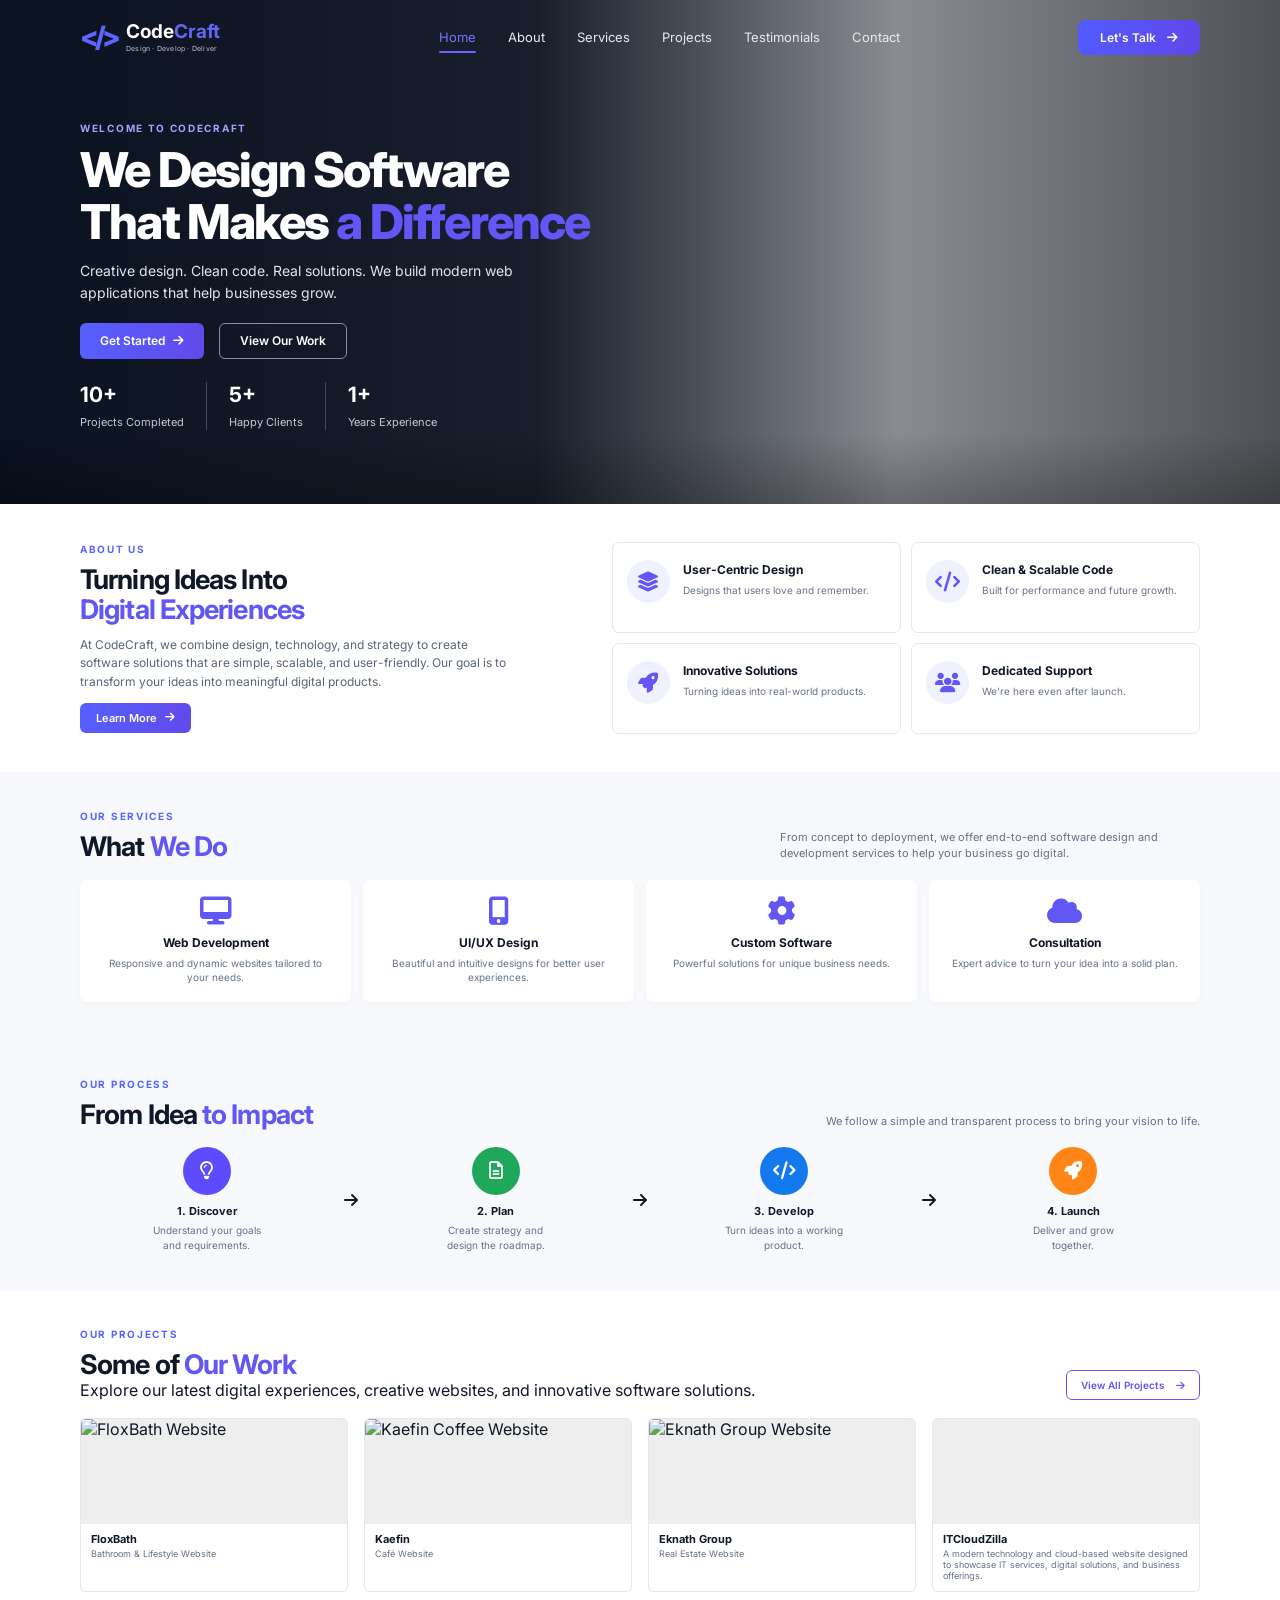
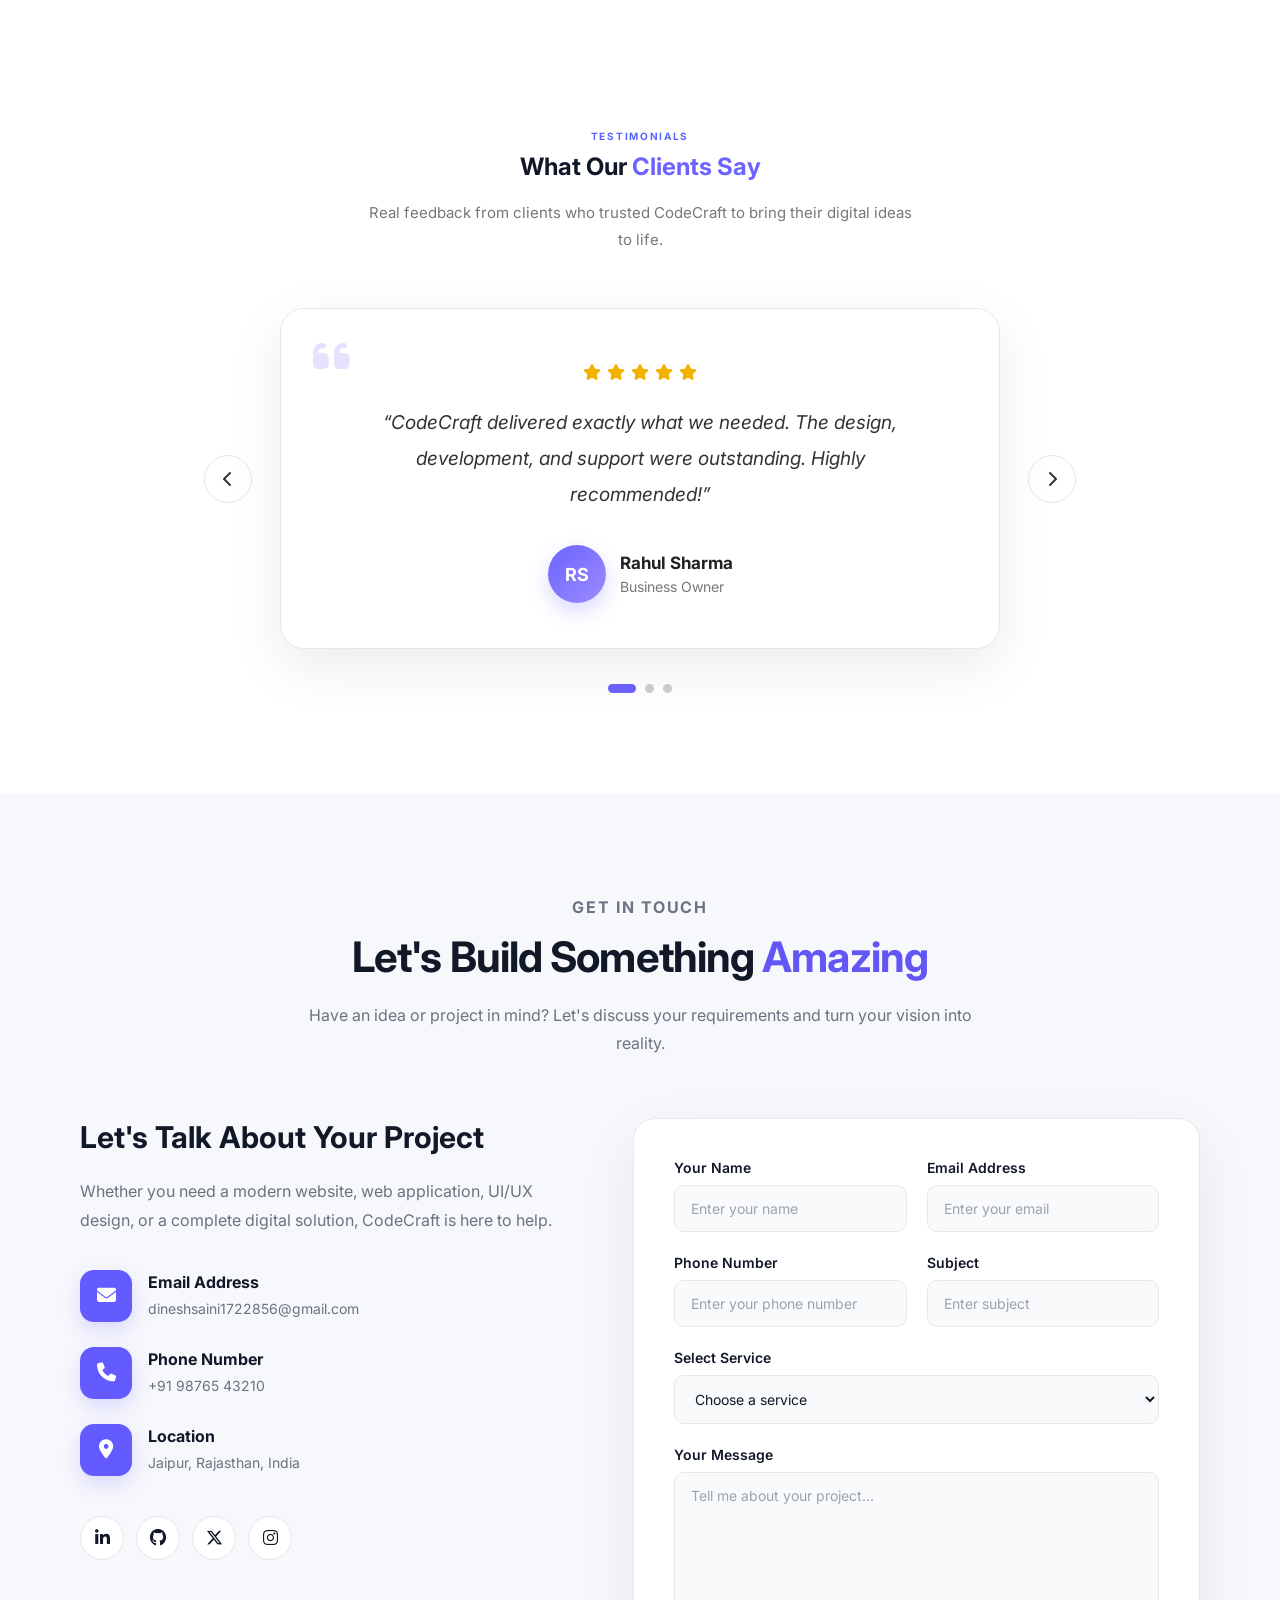
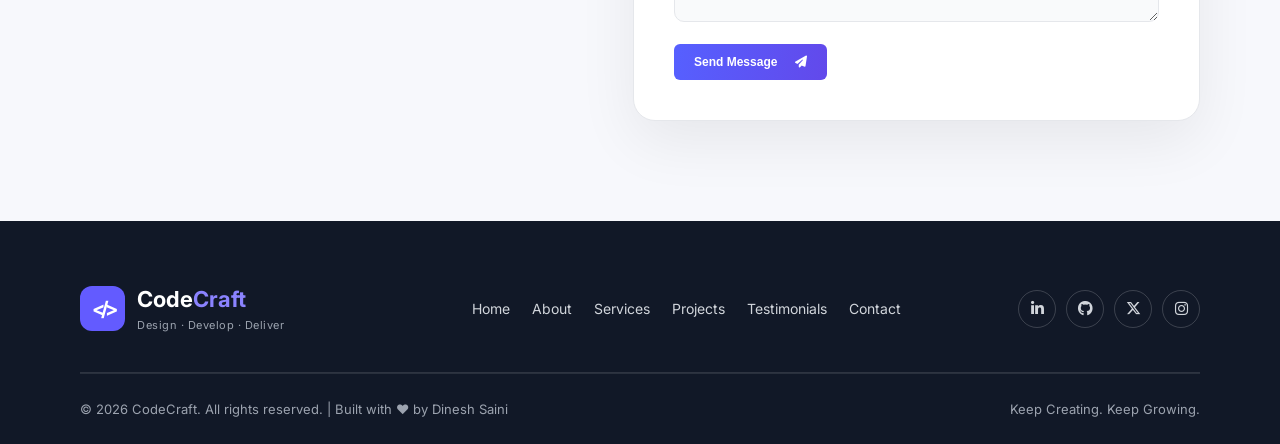
==== index.html @ a4bed416 "Updated CODECRAFT website" ====
<!DOCTYPE html>
<html lang="en">

<head>
    <meta charset="UTF-8">
    <meta name="viewport" content="width=device-width, initial-scale=1.0">
    <meta name="description" content="CodeCraft - Design, Develop, Deliver modern digital products.">
    <title>CodeCraft | Software Design & Development</title>

    <link rel="preconnect" href="https://fonts.googleapis.com">
    <link rel="preconnect" href="https://fonts.gstatic.com" crossorigin>
    <link href="https://fonts.googleapis.com/css2?family=Inter:wght@400;500;600;700;800&display=swap" rel="stylesheet">
    <link rel="stylesheet" href="https://cdnjs.cloudflare.com/ajax/libs/font-awesome/6.5.2/css/all.min.css">
    <link rel="stylesheet" href="style.css">
</head>

<body>
    <!-- ================= HEADER ================= -->
    <header class="header" id="header">
        <div class="container nav">
            <a href="#home" class="brand">
                <span class="brand-icon">&lt;/&gt;</span>
                <span>
                    <strong>Code<span>Craft</span></strong>
                    <small>Design · Develop · Deliver</small>
                </span>
            </a>

            <nav class="nav-links" id="navLinks">
                <a href="#home">Home</a>
                <a href="#about">About</a>
                <a href="#services">Services</a>
                <a href="#projects">Projects</a>
                <a href="#testimonials">Testimonials</a>
                <a href="#contact">Contact</a>
            </nav>

            <a href="#contact" class="nav-btn">Let's Talk <i class="fa-solid fa-arrow-right"></i></a>

            <button class="menu-btn" id="menuBtn" aria-label="Open menu">
                <i class="fa-solid fa-bars"></i>
            </button>
        </div>
    </header>

    <!-- ================= HERO ================= -->
    <main>
        <section class="hero" id="home">
            <div class="hero-overlay"></div>
            <div class="container hero-content">
                <div class="hero-copy reveal">
                    <p class="eyebrow">WELCOME TO CODECRAFT</p>

                    <h1>We Design Software<br>
                        That Makes <span>a Difference</span>
                    </h1>

                    <p class="hero-text">
                        Creative design. Clean code. Real solutions. We build modern
                        web applications that help businesses grow.
                    </p>

                    <div class="hero-actions">
                        <a href="#contact" class="btn primary">Get Started <i class="fa-solid fa-arrow-right"></i></a>
                        <a href="#projects" class="btn outline">View Our Work</a>
                    </div>

                    <div class="hero-stats">
                        <div>
                            <strong>10+</strong>
                            <span>Projects Completed</span>
                        </div>
                        <div>
                            <strong>5+</strong>
                            <span>Happy Clients</span>
                        </div>
                        <div>
                            <strong>1+</strong>
                            <span>Years Experience</span>
                        </div>
                    </div>
                </div>
            </div>
        </section>

        <!-- ================= ABOUT ================= -->
        <section class="section about" id="about">
            <div class="container about-grid">
                <div class="about-copy reveal">
                    <p class="eyebrow">ABOUT US</p>
                    <h2>Turning Ideas Into<br><span>Digital Experiences</span></h2>
                    <p>
                        At CodeCraft, we combine design, technology, and strategy to
                        create software solutions that are simple, scalable, and
                        user-friendly. Our goal is to transform your ideas into
                        meaningful digital products.
                    </p>
                    <a href="#services" class="small-btn">Learn More <i class="fa-solid fa-arrow-right"></i></a>
                </div>

                <div class="feature-grid">
                    <article class="feature-card reveal">
                        <div class="feature-icon"><i class="fa-solid fa-layer-group"></i></div>
                        <div>
                            <h3>User-Centric Design</h3>
                            <p>Designs that users love and remember.</p>
                        </div>
                    </article>

                    <article class="feature-card reveal">
                        <div class="feature-icon"><i class="fa-solid fa-code"></i></div>
                        <div>
                            <h3>Clean & Scalable Code</h3>
                            <p>Built for performance and future growth.</p>
                        </div>
                    </article>

                    <article class="feature-card reveal">
                        <div class="feature-icon"><i class="fa-solid fa-rocket"></i></div>
                        <div>
                            <h3>Innovative Solutions</h3>
                            <p>Turning ideas into real-world products.</p>
                        </div>
                    </article>

                    <article class="feature-card reveal">
                        <div class="feature-icon"><i class="fa-solid fa-users"></i></div>
                        <div>
                            <h3>Dedicated Support</h3>
                            <p>We're here even after launch.</p>
                        </div>
                    </article>
                </div>
            </div>
        </section>

        <!-- ================= SERVICES ================= -->
        <section class="section services" id="services">
            <div class="container">
                <div class="section-heading split reveal">
                    <div>
                        <p class="eyebrow">OUR SERVICES</p>
                        <h2>What <span>We Do</span></h2>
                    </div>
                    <p>
                        From concept to deployment, we offer end-to-end software design
                        and development services to help your business go digital.
                    </p>
                </div>

                <div class="service-grid">
                    <article class="service-card reveal">
                        <i class="fa-solid fa-desktop"></i>
                        <h3>Web Development</h3>
                        <p>Responsive and dynamic websites tailored to your needs.</p>
                    </article>

                    <article class="service-card reveal">
                        <i class="fa-solid fa-mobile-screen-button"></i>
                        <h3>UI/UX Design</h3>
                        <p>Beautiful and intuitive designs for better user experiences.</p>
                    </article>

                    <article class="service-card reveal">
                        <i class="fa-solid fa-gear"></i>
                        <h3>Custom Software</h3>
                        <p>Powerful solutions for unique business needs.</p>
                    </article>

                    <article class="service-card reveal">
                        <i class="fa-solid fa-cloud"></i>
                        <h3>Consultation</h3>
                        <p>Expert advice to turn your idea into a solid plan.</p>
                    </article>
                </div>
            </div>
        </section>

        <!-- ================= PROCESS ================= -->
        <section class="section process">
            <div class="container">
                <div class="section-heading split reveal">
                    <div>
                        <p class="eyebrow">OUR PROCESS</p>
                        <h2>From Idea <span>to Impact</span></h2>
                    </div>
                    <p>We follow a simple and transparent process to bring your vision to life.</p>
                </div>

                <div class="process-grid">
                    <div class="process-step reveal">
                        <div class="process-icon purple"><i class="fa-regular fa-lightbulb"></i></div>
                        <span>1. Discover</span>
                        <p>Understand your goals<br>and requirements.</p>
                    </div>

                    <div class="process-arrow"><i class="fa-solid fa-arrow-right"></i></div>

                    <div class="process-step reveal">
                        <div class="process-icon green"><i class="fa-regular fa-file-lines"></i></div>
                        <span>2. Plan</span>
                        <p>Create strategy and<br>design the roadmap.</p>
                    </div>

                    <div class="process-arrow"><i class="fa-solid fa-arrow-right"></i></div>

                    <div class="process-step reveal">
                        <div class="process-icon blue"><i class="fa-solid fa-code"></i></div>
                        <span>3. Develop</span>
                        <p>Turn ideas into a working<br>product.</p>
                    </div>

                    <div class="process-arrow"><i class="fa-solid fa-arrow-right"></i></div>

                    <div class="process-step reveal">
                        <div class="process-icon orange"><i class="fa-solid fa-rocket"></i></div>
                        <span>4. Launch</span>
                        <p>Deliver and grow<br>together.</p>
                    </div>
                </div>
            </div>
        </section>

        <!-- ================= PROJECTS ================= -->
        <section class="section projects" id="projects">
            <div class="container">

                <div class="section-heading split reveal">
                    <div>
                        <p class="eyebrow">OUR PROJECTS</p>
                        <h2>Some of <span>Our Work</span></h2>
                        <p class="projects-intro">
                            Explore our latest digital experiences, creative websites,
                            and innovative software solutions.
                        </p>
                    </div>

                    <a href="#contact" class="outline-small">
                        View All Projects
                        <i class="fa-solid fa-arrow-right"></i>
                    </a>
                </div>

                <div class="project-grid">

                    <!-- FloxBath -->
                    <a href="https://floxbath.com/" target="_blank" rel="noopener noreferrer"
                        class="project-card reveal">
                        <div class="project-image">
                            <img src="https://image.thum.io/get/width/1200/crop/800/https://floxbath.com/"
                                alt="FloxBath Website">

                            <div class="project-overlay">
                                <span>Visit Website</span>
                                <i class="fa-solid fa-arrow-up-right-from-square"></i>
                            </div>
                        </div>

                        <div class="project-content">
                            <div>
                                <h3>FloxBath</h3>
                                <p>Bathroom & Lifestyle Website</p>
                            </div>

                            <span class="project-arrow">
                                <i class="fa-solid fa-arrow-up-right"></i>
                            </span>
                        </div>
                    </a>


                    <!-- Kaefin -->
                    <a href="https://kaefincoffee.com/" target="_blank" rel="noopener noreferrer"
                        class="project-card reveal">
                        <div class="project-image">
                            <img src="https://image.thum.io/get/width/1200/crop/800/https://kaefincoffee.com/"
                                alt="Kaefin Coffee Website">

                            <div class="project-overlay">
                                <span>Visit Website</span>
                                <i class="fa-solid fa-arrow-up-right-from-square"></i>
                            </div>
                        </div>

                        <div class="project-content">
                            <div>
                                <h3>Kaefin</h3>
                                <p>Café Website</p>
                            </div>

                            <span class="project-arrow">
                                <i class="fa-solid fa-arrow-up-right"></i>
                            </span>
                        </div>
                    </a>


                    <!-- Eknath Group -->
                    <a href="https://eknathgroup.com/" target="_blank" rel="noopener noreferrer"
                        class="project-card reveal">
                        <div class="project-image">
                            <img src="https://image.thum.io/get/width/1200/crop/800/https://eknathgroup.com/"
                                alt="Eknath Group Website">

                            <div class="project-overlay">
                                <span>Visit Website</span>
                                <i class="fa-solid fa-arrow-up-right-from-square"></i>
                            </div>
                        </div>

                        <div class="project-content">
                            <div>
                                <h3>Eknath Group</h3>
                                <p>Real Estate Website</p>
                            </div>

                            <span class="project-arrow">
                                <i class="fa-solid fa-arrow-up-right"></i>
                            </span>
                        </div>
                    </a>

                    <!-- ITCloudZilla Project -->
                    <a href="https://itscloudzilla.com/" class="project-card reveal" target="_blank"
                        rel="noopener noreferrer">
                        <div class="project-image">
                            <img src="https://image.thum.io/get/width/1400/crop/900/https://itscloudzilla.com/"
                                alt="ITCloudZilla Website Preview" loading="lazy"
                                onerror="this.src='https://placehold.co/1400x900/111827/ffffff?text=ITCloudZilla';" />

                        </div>

                        <div class="project-content">
                            <h3>ITCloudZilla</h3>
                            <p>
                                A modern technology and cloud-based website designed to showcase
                                IT services, digital solutions, and business offerings.
                            </p>

                        </div>
                    </a>




                </div>
            </div>
        </section>

        <!-- ================= TESTIMONIALS ================= -->
        <section class="section testimonials" id="testimonials">
            <div class="container">

                <!-- Section Heading -->
                <div class="testimonial-heading reveal">
                    <p class="eyebrow">TESTIMONIALS</p>

                    <h2>
                        What Our <span>Clients Say</span>
                    </h2>

                    <p class="testimonial-intro">
                        Real feedback from clients who trusted CodeCraft
                        to bring their digital ideas to life.
                    </p>
                </div>

                <!-- Testimonial Slider -->
                <div class="testimonial-slider reveal">

                    <!-- Previous Button -->
                    <button class="slider-btn prev-btn" id="prevBtn" aria-label="Previous testimonial" type="button">

                        <i class="fa-solid fa-chevron-left"></i>
                    </button>

                    <!-- Testimonial Card -->
                    <div class="testimonial-card">

                        <div class="quote-icon">
                            <i class="fa-solid fa-quote-left"></i>
                        </div>

                        <!-- Rating -->
                        <div class="testimonial-rating" aria-label="5 star rating">
                            <i class="fa-solid fa-star"></i>
                            <i class="fa-solid fa-star"></i>
                            <i class="fa-solid fa-star"></i>
                            <i class="fa-solid fa-star"></i>
                            <i class="fa-solid fa-star"></i>
                        </div>

                        <!-- Testimonial Content -->
                        <blockquote id="quote">
                            “CodeCraft delivered exactly what we needed.
                            The design, development, and support were outstanding.
                            Highly recommended!”
                        </blockquote>

                        <!-- Client Details -->
                        <div class="client-details">

                            <div class="client-avatar" id="clientAvatar">
                                RS
                            </div>

                            <div class="client-info">
                                <h4 id="clientName">
                                    Rahul Sharma
                                </h4>

                                <p id="clientRole">
                                    Business Owner
                                </p>
                            </div>

                        </div>

                    </div>

                    <!-- Next Button -->
                    <button class="slider-btn next-btn" id="nextBtn" aria-label="Next testimonial" type="button">

                        <i class="fa-solid fa-chevron-right"></i>
                    </button>

                </div>

                <!-- Slider Dots -->
                <div class="testimonial-dots" id="testimonialDots">
                    <button class="dot active" type="button" aria-label="Go to testimonial 1">
                    </button>

                    <button class="dot" type="button" aria-label="Go to testimonial 2">
                    </button>

                    <button class="dot" type="button" aria-label="Go to testimonial 3">
                    </button>
                </div>

            </div>
        </section>
        <!-- ================= CONTACT ================= -->
        <section class="contact-section" id="contact">
            <div class="container">
                <div class="section-heading reveal">
                    <p class="eyebrow">GET IN TOUCH</p>
                    <h2>Let's Build Something <span>Amazing</span></h2>
                    <p>Have an idea or project in mind? Let's discuss your requirements and turn your vision into
                        reality.</p>
                </div>

                <div class="contact-grid">
                    <div class="contact-info reveal">
                        <h3>Let's Talk About Your Project</h3>
                        <p>Whether you need a modern website, web application, UI/UX design, or a complete digital
                            solution, CodeCraft is here to help.</p>

                        <div class="contact-details">
                            <div class="contact-detail-item">
                                <div class="icon"><i class="fa-solid fa-envelope"></i></div>
                                <div>
                                    <h4>Email Address</h4>
                                    <a href="mailto:dineshsaini1722856@gmail.com">dineshsaini1722856@gmail.com</a>
                                </div>
                            </div>

                            <div class="contact-detail-item">
                                <div class="icon"><i class="fa-solid fa-phone"></i></div>
                                <div>
                                    <h4>Phone Number</h4>
                                    <a href="tel:+919876543210">+91 98765 43210</a>
                                </div>
                            </div>

                            <div class="contact-detail-item">
                                <div class="icon"><i class="fa-solid fa-location-dot"></i></div>
                                <div>
                                    <h4>Location</h4>
                                    <p>Jaipur, Rajasthan, India</p>
                                </div>
                            </div>
                        </div>

                        <div class="contact-social-links">
                            <a href="https://linkedin.com/in/dinesh-saini-70393b21b" aria-label="LinkedIn"><i class="fa-brands fa-linkedin-in"></i></a>
                            <a href="https://github.com/dineshsaini" aria-label="GitHub"><i class="fa-brands fa-github"></i></a>
                            <a href="#" aria-label="Twitter"><i class="fa-brands fa-x-twitter"></i></a>
                            <a href="https://instagram.com/_official_dinesh_saini" aria-label="Instagram"><i class="fa-brands fa-instagram"></i></a>
                        </div>
                    </div>

                    <div class="contact-form-wrapper reveal">
                        <form class="contact-form" action="#" method="post">
                            <div class="contact-form-row">
                                <div class="form-group">
                                    <label for="name">Your Name</label>
                                    <input type="text" id="name" name="name" placeholder="Enter your name"
                                        autocomplete="name" required>
                                </div>
                                <div class="form-group">
                                    <label for="email">Email Address</label>
                                    <input type="email" id="email" name="email" placeholder="Enter your email"
                                        autocomplete="email" required>
                                </div>
                            </div>

                            <div class="contact-form-row">
                                <div class="form-group">
                                    <label for="phone">Phone Number</label>
                                    <input type="tel" id="phone" name="phone" placeholder="Enter your phone number"
                                        autocomplete="tel">
                                </div>
                                <div class="form-group">
                                    <label for="subject">Subject</label>
                                    <input type="text" id="subject" name="subject" placeholder="Enter subject" required>
                                </div>
                            </div>

                            <div class="form-group">
                                <label for="service">Select Service</label>
                                <select id="service" name="service" required>
                                    <option value="">Choose a service</option>
                                    <option value="web-development">Web Development</option>
                                    <option value="frontend-development">Frontend Development</option>
                                    <option value="ui-ux-design">UI/UX Design</option>
                                    <option value="custom-software">Custom Software</option>
                                    <option value="consultation">Consultation</option>
                                    <option value="other">Other</option>
                                </select>
                            </div>

                            <div class="form-group">
                                <label for="message">Your Message</label>
                                <textarea id="message" name="message" rows="6"
                                    placeholder="Tell me about your project..." required></textarea>
                            </div>

                            <button type="submit" class="btn primary">
                                Send Message <i class="fa-solid fa-paper-plane"></i>
                            </button>
                        </form>
                    </div>
                </div>
            </div>
        </section>
    </main>

    <!-- ================= FOOTER ================= -->
    <footer class="footer">
        <div class="container">
            <div class="footer-main">
                <a href="#home" class="brand footer-brand">
                    <span class="brand-icon">&lt;/&gt;</span>
                    <span>
                        <strong>Code<span>Craft</span></strong>
                        <small>Design · Develop · Deliver</small>
                    </span>
                </a>

                <div class="footer-links">
                    <a href="#home">Home</a>
                    <a href="#about">About</a>
                    <a href="#services">Services</a>
                    <a href="#projects">Projects</a>
                    <a href="#testimonials">Testimonials</a>
                    <a href="#contact">Contact</a>
                </div>

                <div class="socials">
                    <a href="https://www.linkedin.com/in/dinesh-saini-70393b21b" aria-label="LinkedIn"><i class="fa-brands fa-linkedin-in"></i></a>
                    <a href="https://github.com/" aria-label="GitHub"><i class="fa-brands fa-github"></i></a>
                    <a href="#" aria-label="Twitter"><i class="fa-brands fa-x-twitter"></i></a>
                    <a href="https://instagram.com/_official_dinesh_saini" aria-label="Instagram"><i class="fa-brands fa-instagram"></i></a>
                </div>
            </div>

            <div class="footer-bottom">
                <p>© <span id="year"></span> CodeCraft. All rights reserved. | Built with ♥ by Dinesh Saini</p>
                <p>Keep Creating. Keep Growing.</p>
            </div>
        </div>
    </footer>

    <script src="script.js"></script>
</body>

</html>
---- style.css ----
* {
  margin: 0;
  padding: 0;
  box-sizing: border-box;
}

:root {
  --dark: #070d1b;
  --dark-2: #101727;
  --text: #101828;
  --muted: #667085;
  --purple: #5b5cff;
  --purple-2: #7b4dff;
  --light: #f7f9fc;
  --border: #e4e7ec;
  --white: #ffffff;
}

html {
  scroll-behavior: smooth;
  scroll-padding-top: 90px;
}

/* Prevent fixed header from covering section headings after anchor clicks */
section[id] {
  scroll-margin-top: 90px;
}

body {
  font-family: "Inter", sans-serif;
  color: var(--text);
  background: var(--white);
  overflow-x: hidden;
}

a {
  color: inherit;
  text-decoration: none;
}

img {
  width: 100%;
  display: block;
}

button,
a {
  -webkit-tap-highlight-color: transparent;
}

.container {
  width: min(1120px, calc(100% - 48px));
  margin: auto;
}

/* HEADER */
.header {
  position: fixed;
  top: 0;
  left: 0;
  width: 100%;
  z-index: 1000;
  color: #fff;
  transition: .3s ease;
}

.header.scrolled {
  background: rgba(7, 13, 27, .94);
  backdrop-filter: blur(14px);
  box-shadow: 0 8px 30px rgba(0,0,0,.15);
}

.nav {
  height: 74px;
  display: flex;
  align-items: center;
  justify-content: space-between;
  gap: 30px;
}

.brand {
  display: flex;
  align-items: center;
  gap: 9px;
  min-width: 180px;
}

.brand-icon {
  font-size: 28px;
  font-weight: 800;
  color: #5e64ff;
  letter-spacing: -4px;
}

.brand strong {
  display: block;
  font-size: 19px;
  line-height: 19px;
}

.brand strong span {
  color: #6366f1;
}

.brand small {
  display: block;
  font-size: 7px;
  color: #b7bdcb;
  letter-spacing: .2px;
  margin-top: 3px;
}

.nav-links {
  display: flex;
  align-items: center;
  gap: 32px;
}

.nav-links a {
  position: relative;
  display: inline-block;
  padding: 8px 0;
  font-size: 13px;
  color: #e8eaf0;
  cursor: pointer;
  transition: color .2s ease;
}

.nav-links a::after {
  content: "";
  position: absolute;
  left: 0;
  bottom: 0;
  width: 0;
  height: 2px;
  border-radius: 10px;
  background: #6b63ff;
  transition: width .25s ease;
}

.nav-links a:hover,
.nav-links a.active {
  color: #7774ff;
}

.nav-links a:hover::after,
.nav-links a.active::after {
  width: 100%;
}

.nav-btn {
  padding: 10px 22px;
  background: linear-gradient(100deg, #515bff, #6146e8);
  border-radius: 8px;
  font-size: 12px;
  font-weight: 600;
  white-space: nowrap;
}

.nav-btn i,
.btn i,
.small-btn i,
.outline-small i {
  margin-left: 8px;
}

.menu-btn {
  display: none;
  background: transparent;
  border: 0;
  color: #fff;
  font-size: 22px;
}

/* HERO */
.hero {
  min-height: 390px;
  height: 56vh;
  max-height: 560px;
  position: relative;
  display: flex;
  align-items: center;
  color: #fff;
  overflow: hidden;
  background:
    linear-gradient(90deg, rgba(5,12,27,.98) 0%, rgba(7,13,27,.93) 42%, rgba(7,13,27,.48) 70%, rgba(4,7,14,.7) 100%),
    url("https://images.unsplash.com/photo-1497366811353-6870744d04b2?auto=format&fit=crop&w=2000&q=90") center/cover;
}

.hero::after {
  content: "";
  position: absolute;
  inset: auto 0 0;
  height: 70px;
  background: linear-gradient(transparent, rgba(0,0,0,.25));
}

.hero-content {
  position: relative;
  z-index: 2;
  padding-top: 48px;
}

.hero-copy {
  max-width: 570px;
}

.eyebrow {
  color: #5665ff;
  font-size: 10px;
  font-weight: 700;
  letter-spacing: 1.7px;
  margin-bottom: 10px;
}

.hero .eyebrow {
  color: #9fa5ff;
}

.hero h1 {
  font-size: clamp(37px, 4vw, 48px);
  line-height: 1.07;
  letter-spacing: -1.8px;
  font-weight: 800;
}

.hero h1 span,
h2 span {
  color: #6256f4;
}

.hero-text {
  color: #e1e5ed;
  font-size: 14px;
  line-height: 1.6;
  max-width: 510px;
  margin: 13px 0 18px;
}

.hero-actions {
  display: flex;
  gap: 15px;
}

.btn {
  display: inline-flex;
  align-items: center;
  justify-content: center;
  min-height: 36px;
  padding: 0 20px;
  border-radius: 6px;
  font-size: 12px;
  font-weight: 600;
  transition: .25s ease;
}

.btn.primary {
  color: #fff;
  background: linear-gradient(100deg, #5660ff, #6249eb);
}

.btn.primary:hover {
  transform: translateY(-2px);
  box-shadow: 0 10px 25px rgba(91,92,255,.3);
}

.btn.outline {
  color: #fff;
  border: 1px solid #8990a4;
}

.btn.outline:hover {
  border-color: #6a6cff;
  background: rgba(91,92,255,.1);
}

.hero-stats {
  display: flex;
  gap: 0;
  margin-top: 23px;
}

.hero-stats div {
  padding: 0 22px;
  border-left: 1px solid rgba(255,255,255,.22);
}

.hero-stats div:first-child {
  padding-left: 0;
  border-left: 0;
}

.hero-stats strong {
  display: block;
  font-size: 21px;
  margin-bottom: 3px;
}

.hero-stats span {
  color: #c4c9d4;
  font-size: 11px;
}

/* SECTIONS */
.section {
  padding: 38px 0;
}

.about {
  background: #fff;
}

.about-grid {
  display: grid;
  grid-template-columns: .9fr 1.1fr;
  gap: 50px;
  align-items: center;
}

.about h2,
.section-heading h2,
.testimonial-title h2 {
  font-size: 27px;
  line-height: 1.1;
  letter-spacing: -.9px;
}

.about-copy > p:not(.eyebrow) {
  color: #596579;
  font-size: 12px;
  line-height: 1.55;
  margin: 11px 0;
  max-width: 430px;
}

.small-btn {
  display: inline-flex;
  align-items: center;
  padding: 8px 16px;
  background: linear-gradient(100deg, #5660ff, #6249eb);
  color: #fff;
  border-radius: 6px;
  font-size: 11px;
  font-weight: 600;
}

.feature-grid {
  display: grid;
  grid-template-columns: 1fr 1fr;
  gap: 10px;
}

.feature-card {
  min-height: 91px;
  border: 1px solid #e4e7ec;
  border-radius: 7px;
  padding: 17px 14px;
  display: flex;
  align-items: flex-start;
  gap: 13px;
  transition: .25s;
}

.feature-card:hover {
  transform: translateY(-3px);
  border-color: #bfc1ff;
  box-shadow: 0 10px 25px rgba(17,24,39,.06);
}

.feature-icon {
  width: 43px;
  height: 43px;
  flex: 0 0 43px;
  border-radius: 50%;
  background: #f0f1ff;
  color: #6256f4;
  display: grid;
  place-items: center;
  font-size: 20px;
}

.feature-card h3 {
  font-size: 12px;
  margin: 2px 0 6px;
}

.feature-card p {
  font-size: 10px;
  color: #687386;
  line-height: 1.45;
}

/* SERVICES */
.services,
.process {
  background: #f7f9fc;
}

.section-heading {
  margin-bottom: 18px;
}

.section-heading.split {
  display: flex;
  align-items: flex-end;
  justify-content: space-between;
  gap: 30px;
}

.section-heading.split > p {
  max-width: 420px;
  color: #667085;
  font-size: 11px;
  line-height: 1.5;
}

.service-grid {
  display: grid;
  grid-template-columns: repeat(4, 1fr);
  gap: 12px;
}

.service-card {
  text-align: center;
  background: #fff;
  border-radius: 7px;
  min-height: 122px;
  padding: 15px 20px;
  box-shadow: 0 2px 8px rgba(16,24,40,.025);
  transition: .25s;
}

.service-card:hover {
  transform: translateY(-4px);
  box-shadow: 0 14px 30px rgba(16,24,40,.08);
}

.service-card > i {
  color: #6256f4;
  font-size: 28px;
  margin: 2px 0 10px;
}

.service-card h3 {
  font-size: 12px;
  margin-bottom: 6px;
}

.service-card p {
  font-size: 10px;
  color: #687386;
  line-height: 1.4;
}

/* PROCESS */
.process-grid {
  display: grid;
  grid-template-columns: 1fr 35px 1fr 35px 1fr 35px 1fr;
  align-items: center;
}

.process-step {
  text-align: center;
}

.process-icon {
  width: 48px;
  height: 48px;
  border-radius: 50%;
  display: grid;
  place-items: center;
  margin: 0 auto 9px;
  color: #fff;
  font-size: 18px;
}

.process-icon.purple { background: #5d4cff; }
.process-icon.green { background: #20a85a; }
.process-icon.blue { background: #1478ef; }
.process-icon.orange { background: #ff8517; }

.process-step > span {
  display: block;
  font-weight: 700;
  font-size: 11px;
  margin-bottom: 5px;
}

.process-step p {
  color: #667085;
  font-size: 10px;
  line-height: 1.45;
}

.process-arrow {
  text-align: center;
  color: #101828;
}

/* PROJECTS */
.projects {
  background: #fff;
}

.outline-small {
  border: 1px solid #6256f4;
  color: #6256f4;
  border-radius: 6px;
  font-size: 10px;
  font-weight: 600;
  padding: 8px 14px;
}

.project-grid {
  display: grid;
  grid-template-columns: repeat(4, 1fr);
  gap: 16px;
}

.project-card {
  border: 1px solid #e5e7eb;
  border-radius: 6px;
  overflow: hidden;
  background: #fff;
  transition: .25s;
}

.project-card:hover {
  transform: translateY(-4px);
  box-shadow: 0 15px 30px rgba(16,24,40,.08);
}

.project-image {
  height: 105px;
  overflow: hidden;
  background: #eee;
}

.project-image img {
  height: 100%;
  object-fit: cover;
  transition: .4s;
}

.project-card:hover img {
  transform: scale(1.05);
}

.project-card h3 {
  font-size: 11px;
  margin: 8px 10px 2px;
}

.project-card p {
  color: #667085;
  font-size: 9px;
  margin: 0 10px 10px;
}

/* ================= TESTIMONIALS ================= */

.testimonials {
    position: relative;
    padding: 100px 0;
    overflow: hidden;
}

.testimonial-heading {
    max-width: 700px;
    margin: 0 auto 55px;
    text-align: center;
}

.testimonial-heading h2 {
    margin-bottom: 18px;
}

.testimonial-heading h2 span {
    color: var(--primary-color, #6c63ff);
}

.testimonial-intro {
    max-width: 560px;
    margin: 0 auto;
    color: var(--text-muted, #777);
    line-height: 1.8;
    font-size: 15px;
}

/* Slider Layout */

.testimonial-slider {
    display: flex;
    align-items: center;
    justify-content: center;
    gap: 28px;
    max-width: 950px;
    margin: 0 auto;
}

/* Testimonial Card */

.testimonial-card {
    position: relative;
    width: 100%;
    max-width: 720px;
    min-height: 330px;
    padding: 55px 65px 45px;
    text-align: center;
    border-radius: 24px;
    background: var(--card-bg, #ffffff);
    border: 1px solid var(--border-color, #e7e7e7);
    box-shadow: 0 18px 55px rgba(0, 0, 0, 0.08);
    transition: all 0.3s ease;
}

.testimonial-card:hover {
    transform: translateY(-5px);
    box-shadow: 0 25px 65px rgba(0, 0, 0, 0.12);
}

/* Quote Icon */

.quote-icon {
    position: absolute;
    top: 22px;
    left: 32px;
    font-size: 42px;
    color: var(--primary-color, #6c63ff);
    opacity: 0.18;
}

/* Rating */

.testimonial-rating {
    display: flex;
    justify-content: center;
    gap: 6px;
    margin-bottom: 25px;
}

.testimonial-rating i {
    color: #f5b301;
    font-size: 16px;
}

/* Quote Text */

.testimonial-card blockquote {
    margin: 0 auto 32px;
    max-width: 580px;
    color: var(--text-color, #333);
    font-size: 19px;
    font-weight: 400;
    line-height: 1.9;
    font-style: italic;
}

/* Client Details */

.client-details {
    display: flex;
    align-items: center;
    justify-content: center;
    gap: 14px;
}

.client-avatar {
    display: flex;
    align-items: center;
    justify-content: center;
    width: 58px;
    height: 58px;
    border-radius: 50%;
    background: linear-gradient(
        135deg,
        var(--primary-color, #6c63ff),
        #9b8cff
    );
    color: #ffffff;
    font-size: 18px;
    font-weight: 700;
    box-shadow: 0 8px 20px rgba(108, 99, 255, 0.25);
}

.client-info {
    text-align: left;
}

.client-info h4 {
    margin: 0 0 5px;
    color: var(--heading-color, #222);
    font-size: 17px;
    font-weight: 700;
}

.client-info p {
    margin: 0;
    color: var(--text-muted, #777);
    font-size: 14px;
}

/* Slider Buttons */

.slider-btn {
    display: flex;
    align-items: center;
    justify-content: center;
    flex-shrink: 0;
    width: 48px;
    height: 48px;
    border: 1px solid var(--border-color, #e5e5e5);
    border-radius: 50%;
    background: var(--card-bg, #ffffff);
    color: var(--text-color, #333);
    cursor: pointer;
    font-size: 16px;
    transition: all 0.3s ease;
}

.slider-btn:hover {
    background: var(--primary-color, #6c63ff);
    color: #ffffff;
    border-color: var(--primary-color, #6c63ff);
    transform: scale(1.08);
}

.slider-btn:focus-visible {
    outline: 3px solid rgba(108, 99, 255, 0.35);
    outline-offset: 4px;
}

/* Dots */

.testimonial-dots {
    display: flex;
    justify-content: center;
    align-items: center;
    gap: 9px;
    margin-top: 35px;
}

.testimonial-dots .dot {
    width: 9px;
    height: 9px;
    padding: 0;
    border: none;
    border-radius: 50%;
    background: #cfcfcf;
    cursor: pointer;
    transition: all 0.3s ease;
}

.testimonial-dots .dot.active {
    width: 28px;
    border-radius: 20px;
    background: var(--primary-color, #6c63ff);
}

/* ================= DARK MODE ================= */

[data-theme="dark"] .testimonial-card,
body.dark .testimonial-card {
    background: #171717;
    border-color: #2d2d2d;
    box-shadow: 0 18px 55px rgba(0, 0, 0, 0.3);
}

[data-theme="dark"] .testimonial-card blockquote,
body.dark .testimonial-card blockquote {
    color: #eeeeee;
}

[data-theme="dark"] .client-info h4,
body.dark .client-info h4 {
    color: #ffffff;
}

[data-theme="dark"] .slider-btn,
body.dark .slider-btn {
    background: #202020;
    border-color: #353535;
    color: #ffffff;
}

[data-theme="dark"] .testimonial-intro,
[data-theme="dark"] .client-info p,
body.dark .testimonial-intro,
body.dark .client-info p {
    color: #aaaaaa;
}

/* ================= RESPONSIVE ================= */

@media (max-width: 768px) {

    .testimonials {
        padding: 75px 0;
    }

    .testimonial-heading {
        margin-bottom: 35px;
    }

    .testimonial-heading h2 {
        font-size: 30px;
    }

    .testimonial-slider {
        gap: 10px;
    }

    .testimonial-card {
        min-height: auto;
        padding: 50px 25px 35px;
        border-radius: 18px;
    }

    .testimonial-card blockquote {
        font-size: 16px;
        line-height: 1.8;
    }

    .quote-icon {
        left: 20px;
        top: 18px;
        font-size: 32px;
    }

    .slider-btn {
        width: 38px;
        height: 38px;
        font-size: 13px;
    }

    .client-avatar {
        width: 50px;
        height: 50px;
        font-size: 16px;
    }

    .client-info h4 {
        font-size: 15px;
    }

    .client-info p {
        font-size: 13px;
    }
}

@media (max-width: 480px) {

    .testimonial-slider {
        gap: 6px;
    }

    .testimonial-card {
        padding: 45px 18px 30px;
    }

    .testimonial-card blockquote {
        font-size: 15px;
    }

    .slider-btn {
        width: 32px;
        height: 32px;
    }

    .testimonial-rating i {
        font-size: 13px;
    }
}

/* CTA + FOOTER */
.contact-cta {
  color: #fff;
  background:
    linear-gradient(90deg, rgba(6,12,28,.97), rgba(25,21,76,.9)),
    url("https://images.unsplash.com/photo-1464822759023-fed622ff2c3b?auto=format&fit=crop&w=1800&q=80") center/cover;
}

.contact-inner {
  min-height: 90px;
  display: flex;
  justify-content: space-between;
  align-items: center;
  gap: 25px;
}

.contact-inner h2 {
  font-size: 20px;
  margin-bottom: 5px;
}

.contact-inner p {
  font-size: 11px;
  color: #d4d8e1;
}

.footer {
  background: #070d1b;
  color: #fff;
  padding: 20px 0 10px;
}

.footer-main {
  display: flex;
  align-items: center;
  justify-content: space-between;
  gap: 30px;
  padding-bottom: 18px;
}

.footer-links {
  display: flex;
  gap: 23px;
}

.footer-links a {
  color: #e2e5eb;
  font-size: 10px;
}

.socials {
  display: flex;
  gap: 16px;
}

.socials a {
  color: #fff;
  font-size: 12px;
}

.footer-bottom {
  border-top: 1px solid rgba(255,255,255,.1);
  padding-top: 9px;
  display: flex;
  justify-content: space-between;
  gap: 20px;
  color: #aab1bf;
  font-size: 8px;
}

/* ANIMATION */
.reveal {
  opacity: 0;
  transform: translateY(18px);
  transition: .7s ease;
}

.reveal.show {
  opacity: 1;
  transform: translateY(0);
}

/* RESPONSIVE */
@media (max-width: 900px) {
  .nav-links {
    gap: 17px;
  }

  .about-grid {
    gap: 25px;
  }

  .service-grid,
  .project-grid {
    grid-template-columns: repeat(2, 1fr);
  }

  .process-grid {
    grid-template-columns: repeat(4, 1fr);
    gap: 20px;
  }

  .process-arrow {
    display: none;
  }
}

@media (max-width: 720px) {
  .container {
    width: min(100% - 30px, 600px);
  }

  .nav {
    height: 65px;
  }

  .nav-links {
    position: absolute;
    top: 65px;
    left: 15px;
    right: 15px;
    display: none;
    flex-direction: column;
    align-items: stretch;
    gap: 0;
    padding: 8px;
    background: rgba(7,13,27,.98);
    border: 1px solid rgba(255,255,255,.1);
    border-radius: 10px;
  }

  .nav-links.open {
    display: flex;
  }

  .nav-links a {
    display: block;
    padding: 12px;
  }

  .nav-btn {
    display: none;
  }

  .menu-btn {
    display: block;
  }

  .hero {
    height: auto;
    min-height: 640px;
    align-items: center;
  }

  .hero-content {
    padding-top: 60px;
  }

  .hero h1 {
    font-size: 37px;
  }

  .hero-stats {
    flex-wrap: wrap;
    gap: 15px 0;
  }

  .hero-stats div {
    padding: 0 15px;
  }

  .about-grid,
  .testimonial-layout {
    grid-template-columns: 1fr;
  }

  .section-heading.split {
    display: block;
  }

  .section-heading.split > p {
    margin-top: 10px;
  }

  .process-grid {
    grid-template-columns: repeat(2, 1fr);
  }

  .project-grid,
  .service-grid {
    grid-template-columns: 1fr 1fr;
  }

  .footer-main {
    flex-direction: column;
    align-items: flex-start;
  }

  .footer-bottom {
    flex-direction: column;
  }
}

@media (max-width: 480px) {
  .hero h1 {
    font-size: 33px;
  }

  .hero-text {
    font-size: 12px;
  }

  .hero-actions {
    flex-direction: column;
    align-items: stretch;
  }

  .hero-actions .btn {
    width: 100%;
  }

  .feature-grid,
  .project-grid,
  .service-grid,
  .process-grid {
    grid-template-columns: 1fr;
  }

  .feature-card {
    min-height: auto;
  }

  .footer-links {
    flex-wrap: wrap;
    gap: 12px 20px;
  }

  .contact-inner {
    flex-direction: column;
    align-items: flex-start;
    padding: 22px 0;
  }
}


/* =====================================================
   CONTACT SECTION
===================================================== */

.contact-section {
    padding: 100px 0;
    background: var(--section-bg, #f7f8fc);
    position: relative;
    overflow: hidden;
}

.contact-section .section-heading {
    max-width: 700px;
    margin: 0 auto 60px;
    text-align: center;
}

.contact-section .section-tag {
    display: inline-block;
    margin-bottom: 15px;
    color: var(--primary-color, #635bff);
    font-size: 14px;
    font-weight: 700;
    letter-spacing: 1.5px;
    text-transform: uppercase;
}

.contact-section .section-heading h2 {
    margin-bottom: 18px;
    color: var(--heading-color, #111827);
    font-size: 42px;
    line-height: 1.2;
}

.contact-section .section-heading p {
    color: var(--text-color, #6b7280);
    font-size: 16px;
    line-height: 1.8;
}

/* Contact Grid */

.contact-grid {
    display: grid;
    grid-template-columns: 1fr 1.15fr;
    gap: 60px;
    align-items: start;
}

/* Contact Information */

.contact-info h3 {
    margin-bottom: 20px;
    color: var(--heading-color, #111827);
    font-size: 30px;
    line-height: 1.3;
}

.contact-info > p {
    max-width: 500px;
    margin-bottom: 35px;
    color: var(--text-color, #6b7280);
    font-size: 16px;
    line-height: 1.8;
}

.contact-details {
    display: flex;
    flex-direction: column;
    gap: 25px;
}

.contact-detail-item {
    display: flex;
    align-items: center;
    gap: 16px;
}

.contact-detail-item .icon {
    width: 52px;
    height: 52px;
    display: flex;
    align-items: center;
    justify-content: center;
    flex-shrink: 0;
    border-radius: 14px;
    background: var(--primary-color, #635bff);
    color: #ffffff;
    font-size: 19px;
    box-shadow: 0 8px 20px rgba(99, 91, 255, 0.2);
}

.contact-detail-item h4 {
    margin: 0 0 6px;
    color: var(--heading-color, #111827);
    font-size: 16px;
    font-weight: 700;
}

.contact-detail-item p,
.contact-detail-item a {
    margin: 0;
    color: var(--text-color, #6b7280);
    font-size: 14px;
    line-height: 1.6;
    text-decoration: none;
    transition: all 0.3s ease;
}

.contact-detail-item a:hover {
    color: var(--primary-color, #635bff);
}

/* Contact Social Links */

.contact-social-links {
    display: flex;
    align-items: center;
    gap: 12px;
    margin-top: 40px;
}

.contact-social-links a {
    width: 44px;
    height: 44px;
    display: flex;
    align-items: center;
    justify-content: center;
    border: 1px solid var(--border-color, #e5e7eb);
    border-radius: 50%;
    background: var(--card-bg, #ffffff);
    color: var(--heading-color, #111827);
    font-size: 17px;
    text-decoration: none;
    transition: all 0.3s ease;
}

.contact-social-links a:hover {
    border-color: var(--primary-color, #635bff);
    background: var(--primary-color, #635bff);
    color: #ffffff;
    transform: translateY(-5px);
}

/* Contact Form Wrapper */

.contact-form-wrapper {
    padding: 40px;
    border: 1px solid var(--border-color, #e5e7eb);
    border-radius: 22px;
    background: var(--card-bg, #ffffff);
    box-shadow: 0 20px 60px rgba(0, 0, 0, 0.07);
}

.contact-form {
    display: flex;
    flex-direction: column;
    gap: 22px;
}

.contact-form-row {
    display: grid;
    grid-template-columns: 1fr 1fr;
    gap: 20px;
}

.form-group {
    display: flex;
    flex-direction: column;
    gap: 9px;
}

.form-group label {
    color: var(--heading-color, #111827);
    font-size: 14px;
    font-weight: 600;
}

.form-group input,
.form-group textarea,
.form-group select {
    width: 100%;
    padding: 14px 16px;
    border: 1px solid var(--border-color, #e5e7eb);
    border-radius: 10px;
    outline: none;
    background: var(--input-bg, #f9fafb);
    color: var(--heading-color, #111827);
    font-family: inherit;
    font-size: 14px;
    transition: all 0.3s ease;
}

.form-group input::placeholder,
.form-group textarea::placeholder {
    color: #9ca3af;
}

.form-group input:focus,
.form-group textarea:focus,
.form-group select:focus {
    border-color: var(--primary-color, #635bff);
    background: var(--card-bg, #ffffff);
    box-shadow: 0 0 0 4px rgba(99, 91, 255, 0.1);
}

.form-group textarea {
    min-height: 150px;
    resize: vertical;
}

.contact-form .btn {
    width: fit-content;
    display: inline-flex;
    align-items: center;
    justify-content: center;
    gap: 10px;
    border: none;
    cursor: pointer;
}

/* =====================================================
   FOOTER
===================================================== */

.footer {
    padding: 65px 0 25px;
    background: var(--footer-bg, #111827);
    color: #ffffff;
}

.footer-main {
    display: grid;
    grid-template-columns: 1.1fr 1.5fr 0.8fr;
    align-items: center;
    gap: 35px;
    padding-bottom: 40px;
    border-bottom: 1px solid rgba(255, 255, 255, 0.12);
}

/* Footer Brand */

.footer-brand {
    display: inline-flex;
    align-items: center;
    gap: 12px;
    width: fit-content;
    color: #ffffff;
    text-decoration: none;
}

.footer-brand .brand-icon {
    display: flex;
    align-items: center;
    justify-content: center;
    width: 45px;
    height: 45px;
    border-radius: 12px;
    background: var(--primary-color, #635bff);
    color: #ffffff;
    font-size: 20px;
    font-weight: 700;
}

.footer-brand strong {
    display: block;
    color: #ffffff;
    font-size: 22px;
    line-height: 1.2;
}

.footer-brand strong span {
    color: var(--primary-color, #8b83ff);
}

.footer-brand small {
    display: block;
    margin-top: 5px;
    color: #9ca3af;
    font-size: 11px;
    letter-spacing: 0.5px;
}

/* Footer Links */

.footer-links {
    display: flex;
    justify-content: center;
    align-items: center;
    flex-wrap: wrap;
    gap: 22px;
}

.footer-links a {
    color: #d1d5db;
    font-size: 14px;
    text-decoration: none;
    transition: all 0.3s ease;
}

.footer-links a:hover {
    color: var(--primary-color, #8b83ff);
}

/* Footer Socials */

.socials {
    display: flex;
    justify-content: flex-end;
    align-items: center;
    gap: 10px;
}

.socials a {
    width: 38px;
    height: 38px;
    display: flex;
    align-items: center;
    justify-content: center;
    border: 1px solid rgba(255, 255, 255, 0.18);
    border-radius: 50%;
    color: #d1d5db;
    font-size: 15px;
    text-decoration: none;
    transition: all 0.3s ease;
}

.socials a:hover {
    border-color: var(--primary-color, #635bff);
    background: var(--primary-color, #635bff);
    color: #ffffff;
    transform: translateY(-4px);
}

/* Footer Bottom */

.footer-bottom {
    display: flex;
    justify-content: space-between;
    align-items: center;
    gap: 20px;
    padding-top: 25px;
}

.footer-bottom p {
    margin: 0;
    color: #9ca3af;
    font-size: 13px;
    line-height: 1.6;
}

.footer-bottom p:last-child {
    text-align: right;
}

/* =====================================================
   DARK MODE SUPPORT
===================================================== */

[data-theme="dark"] .contact-section {
    --section-bg: #0f172a;
    --card-bg: #1e293b;
    --input-bg: #0f172a;
    --heading-color: #f8fafc;
    --text-color: #cbd5e1;
    --border-color: #334155;
}

[data-theme="dark"] .contact-form-wrapper {
    box-shadow: 0 20px 60px rgba(0, 0, 0, 0.25);
}

[data-theme="dark"] .form-group input,
[data-theme="dark"] .form-group textarea,
[data-theme="dark"] .form-group select {
    color: #f8fafc;
}

[data-theme="dark"] .form-group input:focus,
[data-theme="dark"] .form-group textarea:focus,
[data-theme="dark"] .form-group select:focus {
    background: #1e293b;
}

[data-theme="dark"] .contact-social-links a {
    background: #1e293b;
    color: #f8fafc;
    border-color: #334155;
}

/* =====================================================
   RESPONSIVE DESIGN
===================================================== */

@media (max-width: 1100px) {
    .contact-grid {
        gap: 35px;
    }

    .footer-main {
        grid-template-columns: 1fr;
        text-align: center;
    }

    .footer-brand {
        margin: 0 auto;
    }

    .footer-links {
        justify-content: center;
    }

    .socials {
        justify-content: center;
    }
}

@media (max-width: 991px) {
    .contact-section {
        padding: 80px 0;
    }

    .contact-grid {
        grid-template-columns: 1fr;
        gap: 45px;
    }

    .contact-info {
        text-align: center;
    }

    .contact-info > p {
        max-width: 650px;
        margin-right: auto;
        margin-left: auto;
    }

    .contact-details {
        max-width: 400px;
        margin: 0 auto;
        text-align: left;
    }

    .contact-social-links {
        justify-content: center;
    }

    .contact-section .section-heading h2 {
        font-size: 36px;
    }
}

@media (max-width: 600px) {
    .contact-section {
        padding: 65px 0;
    }

    .contact-section .section-heading {
        margin-bottom: 40px;
    }

    .contact-section .section-heading h2 {
        font-size: 30px;
    }

    .contact-info h3 {
        font-size: 26px;
    }

    .contact-form-wrapper {
        padding: 25px 20px;
        border-radius: 16px;
    }

    .contact-form-row {
        grid-template-columns: 1fr;
        gap: 22px;
    }

    .contact-detail-item .icon {
        width: 45px;
        height: 45px;
    }

    .footer {
        padding-top: 45px;
    }

    .footer-links {
        gap: 15px;
    }

    .footer-bottom {
        flex-direction: column;
        text-align: center;
    }

    .footer-bottom p:last-child {
        text-align: center;
    }
}

@media (max-width: 400px) {
    .contact-form-wrapper {
        padding: 22px 15px;
    }

    .footer-links a {
        font-size: 13px;
    }

    .footer-bottom p {
        font-size: 12px;
    }
}
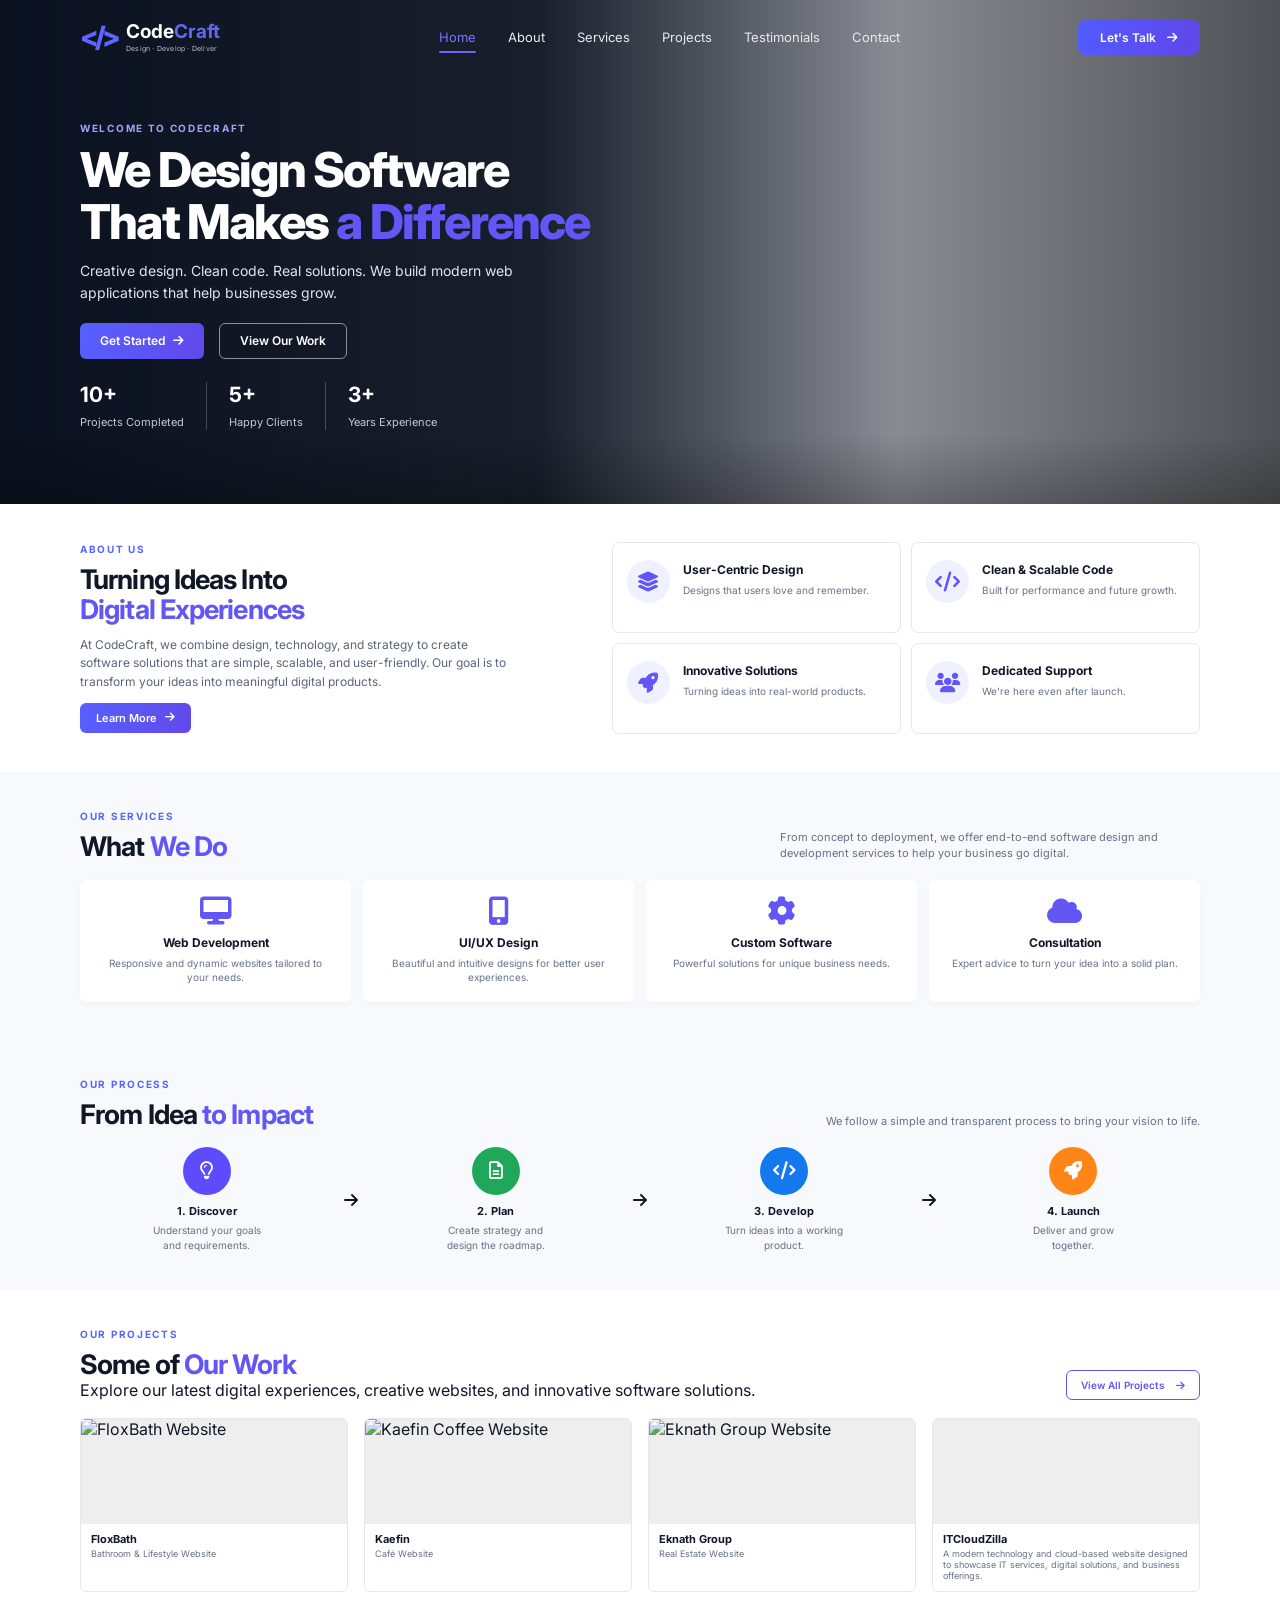
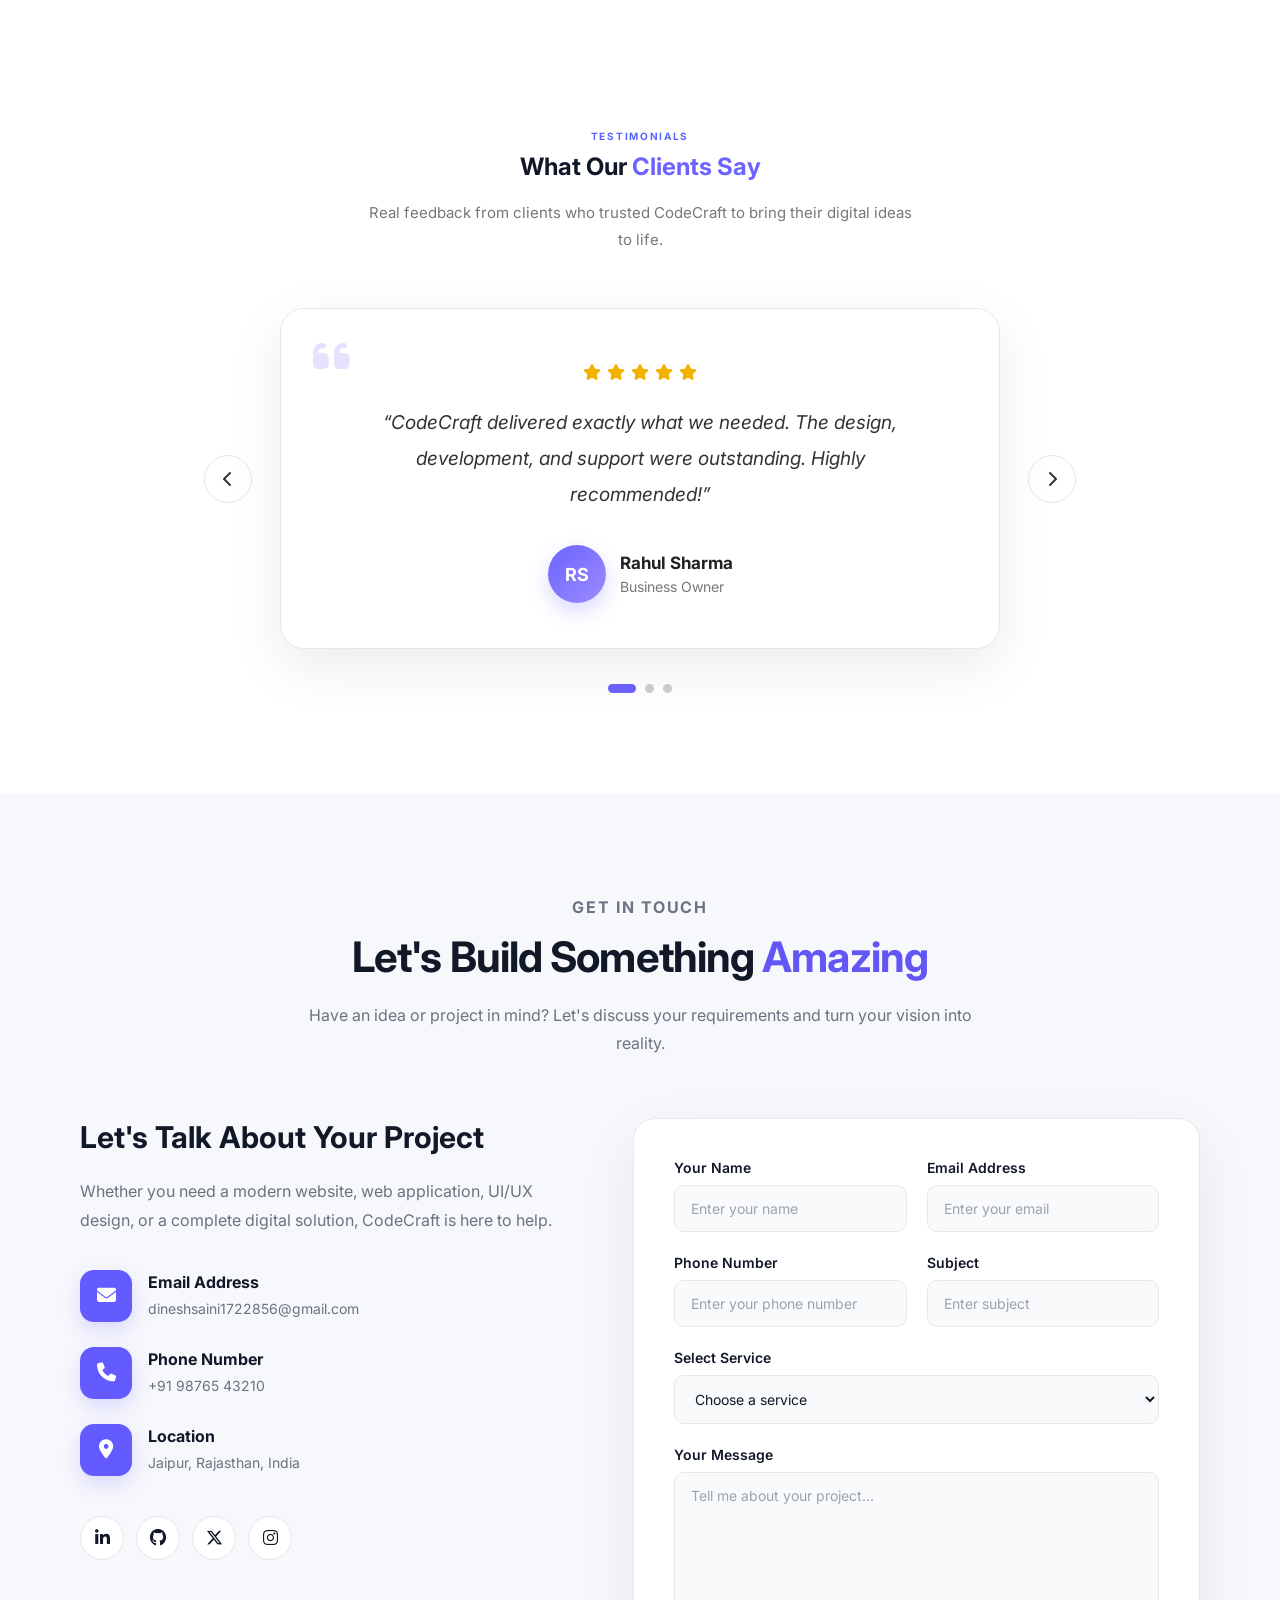
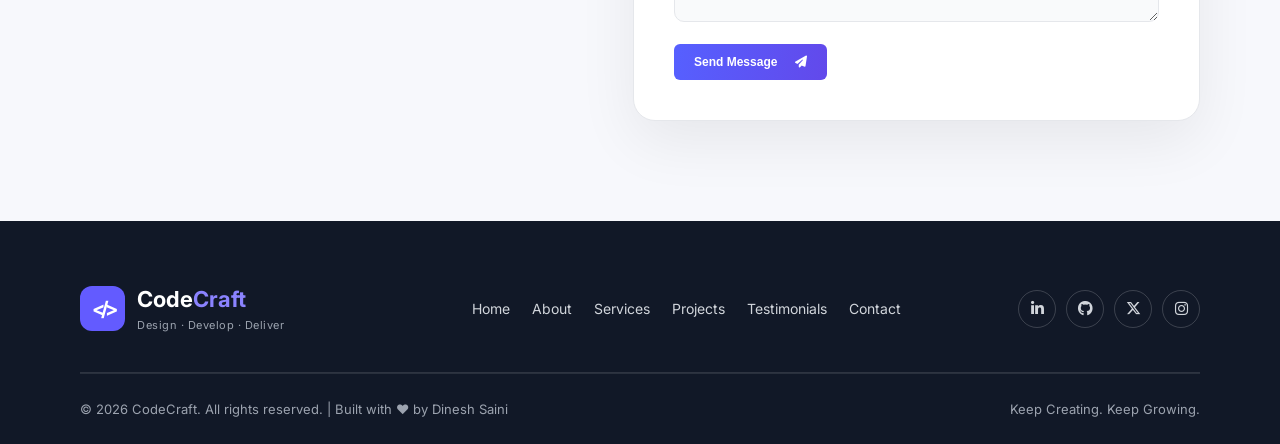
==== commit 2c39947b: "Deploy CODECRAFT website" ====
--- a/index.html
+++ b/index.html
@@ -75,7 +75,7 @@
                             <span>Happy Clients</span>
                         </div>
                         <div>
-                            <strong>1+</strong>
+                            <strong>3+</strong>
                             <span>Years Experience</span>
                         </div>
                     </div>
--- a/style.css
+++ b/style.css
@@ -1631,4 +1631,31 @@
     .footer-bottom p {
         font-size: 12px;
     }
-}+}
+/* ================= A11Y ADDITIONS (v2) ================= */
+
+/* Skip to content link */
+.skip-link {
+  position: absolute;
+  top: -48px;
+  left: 16px;
+  z-index: 2000;
+  padding: 10px 18px;
+  background: #5b5cff;
+  color: #fff;
+  border-radius: 8px;
+  font-size: 13px;
+  font-weight: 600;
+  transition: top .25s ease;
+}
+
+.skip-link:focus {
+  top: 12px;
+}
+
+/* Visible keyboard focus */
+:focus-visible {
+  outline: 2px solid #6366f1;
+  outline-offset: 3px;
+  border-radius: 4px;
+}
